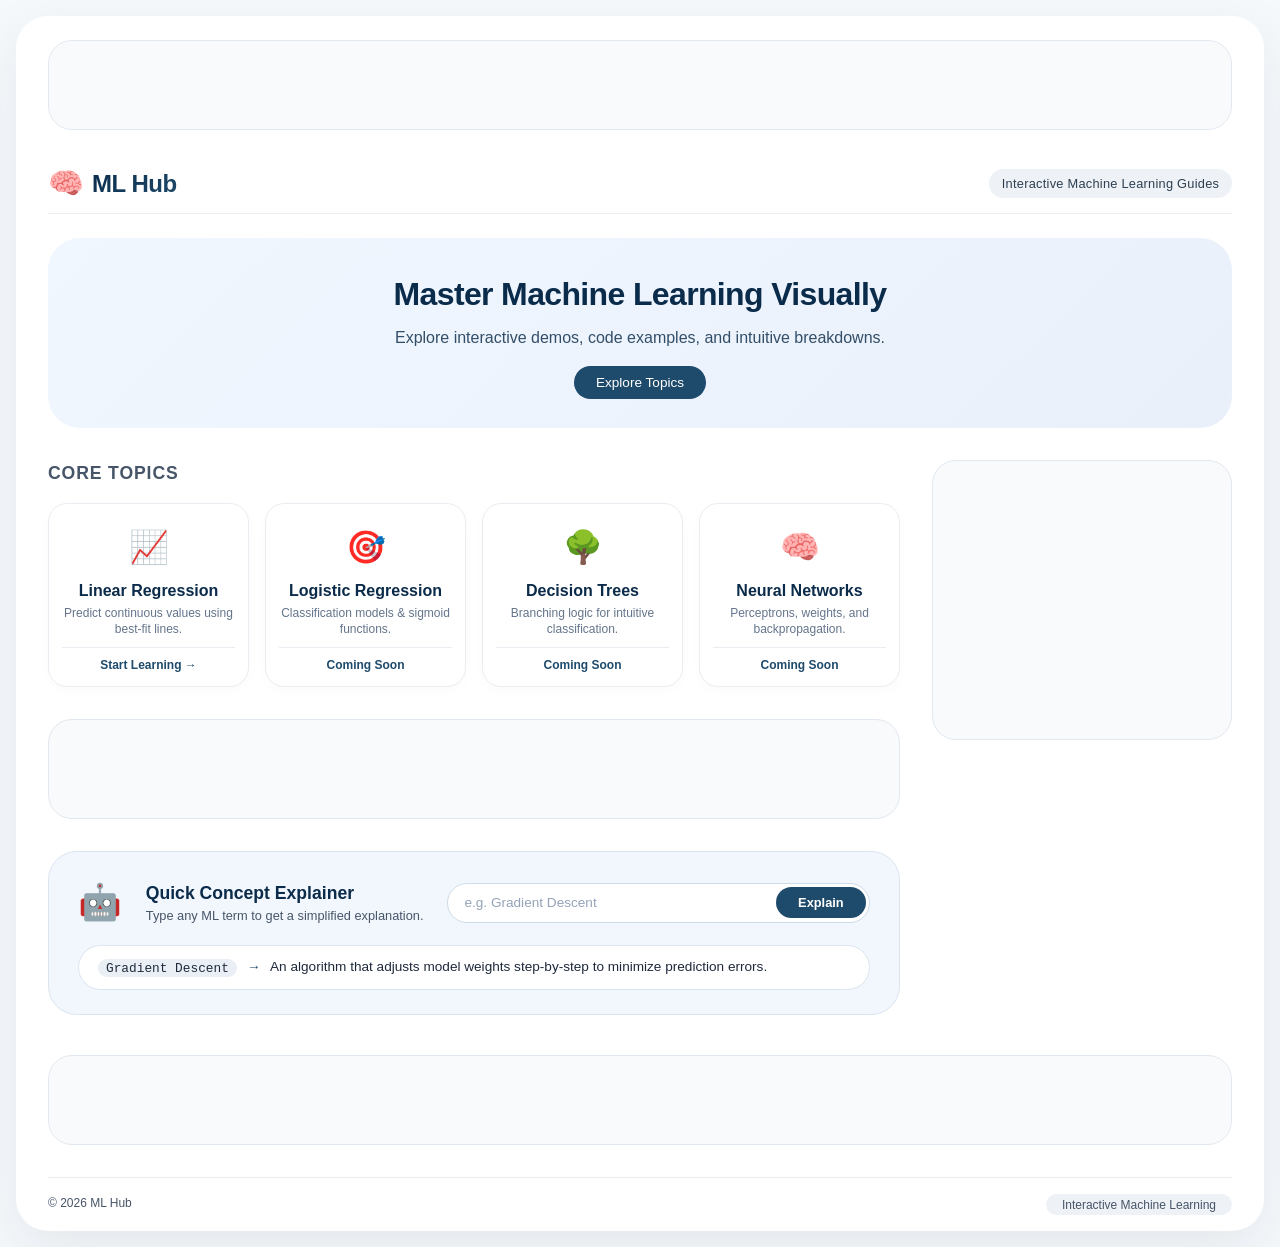
==== index.html @ 1a189842 "ads" ====
<!DOCTYPE html>
<html lang="en">
<head>
  <meta charset="UTF-8">
  <meta name="viewport" content="width=device-width, initial-scale=1.0">
  <title>ML Concepts Hub</title>
  
  <!-- GOOGLE ADSENSE CODE (MUST BE IN HEAD) -->
  <script async src="https://pagead2.googlesyndication.com/pagead/js/adsbygoogle.js?client=ca-pub-9079513582356664"
     crossorigin="anonymous"></script>

  <link rel="stylesheet" href="style.css">
</head>
<body>

  <div class="app-container">
    
    <!-- Top Ad Banner -->
    <div class="ad-banner-top">
      <script async src="https://pagead2.googlesyndication.com/pagead/js/adsbygoogle.js?client=ca-pub-9079513582356664"
     crossorigin="anonymous"></script>
      <ins class="adsbygoogle"
           style="display:block"
           data-ad-client="ca-pub-XXXXXXXXXXXXXXXX"
           data-ad-slot="AUTO"
           data-ad-format="auto"
           data-full-width-responsive="true"></ins>
      <script>(adsbygoogle = window.adsbygoogle || []).push({});</script>
    </div>

    <!-- Header -->
    <header class="app-header">
      <div class="logo">
        <span class="brain-icon">🧠</span>
        <span class="logo-text">ML Hub</span>
      </div>
      <div class="header-tagline">Interactive Machine Learning Guides</div>
    </header>

    <!-- Hero Section -->
    <section class="hero-section">
      <div class="hero-content">
        <h1>Master Machine Learning Visually</h1>
        <p class="hero-sub">Explore interactive demos, code examples, and intuitive breakdowns.</p>
        <a href="#topics" class="cta-badge">Explore Topics</a>
      </div>
    </section>

    <!-- Main Content Layout -->
    <div class="content-row">
      <main class="main-column">
        
        <!-- Topic Grid -->
        <section id="topics" class="topic-grid-section">
          <h2 class="section-title">Core Topics</h2>
          <div class="topic-grid">
            
            <a href="linear.html" class="topic-card">
              <span class="topic-icon">📈</span>
              <h3>Linear Regression</h3>
              <p>Predict continuous values using best-fit lines.</p>
              <div class="card-footer">Start Learning →</div>
            </a>

            <div class="topic-card">
              <span class="topic-icon">🎯</span>
              <h3>Logistic Regression</h3>
              <p>Classification models & sigmoid functions.</p>
              <div class="card-footer">Coming Soon</div>
            </div>

            <div class="topic-card">
              <span class="topic-icon">🌳</span>
              <h3>Decision Trees</h3>
              <p>Branching logic for intuitive classification.</p>
              <div class="card-footer">Coming Soon</div>
            </div>

            <div class="topic-card">
              <span class="topic-icon">🧠</span>
              <h3>Neural Networks</h3>
              <p>Perceptrons, weights, and backpropagation.</p>
              <div class="card-footer">Coming Soon</div>
            </div>

          </div>
        </section>

        <!-- In-Content Ad -->
        <div class="ad-in-content">
          <script async src="https://pagead2.googlesyndication.com/pagead/js/adsbygoogle.js?client=ca-pub-9079513582356664"
     crossorigin="anonymous"></script>
          <ins class="adsbygoogle"
               style="display:block"
               data-ad-client="ca-pub-XXXXXXXXXXXXXXXX"
               data-ad-slot="AUTO"
               data-ad-format="auto"
               data-full-width-responsive="true"></ins>
          <script>(adsbygoogle = window.adsbygoogle || []).push({});</script>
        </div>

        <!-- AI Assistant Preview -->
        <section class="ai-tutor-section">
          <div class="ai-tutor-card">
            <span class="ai-icon">🤖</span>
            <div>
              <h3>Quick Concept Explainer</h3>
              <p class="ai-sub">Type any ML term to get a simplified explanation.</p>
            </div>
            <div class="ai-input-wrap">
              <input type="text" class="ai-input" placeholder="e.g. Gradient Descent">
              <button class="ai-explain-btn">Explain</button>
            </div>
            <div class="ai-example-output">
              <div class="ai-line">
                <span class="code">Gradient Descent</span>
                <span class="arrow">→</span>
                <span>An algorithm that adjusts model weights step-by-step to minimize prediction errors.</span>
              </div>
            </div>
          </div>
        </section>

      </main>

      <!-- Sidebar Ads -->
      <aside class="sidebar-ads">
        <div class="ad-sidebar">
          <script async src="https://pagead2.googlesyndication.com/pagead/js/adsbygoogle.js?client=ca-pub-9079513582356664"
     crossorigin="anonymous"></script>
          <ins class="adsbygoogle"
               style="display:block"
               data-ad-client="ca-pub-XXXXXXXXXXXXXXXX"
               data-ad-slot="AUTO"
               data-ad-format="rectangle"
               data-full-width-responsive="true"></ins>
          <script>(adsbygoogle = window.adsbygoogle || []).push({});</script>
        </div>
      </aside>
    </div>

    <!-- Bottom Ad Banner -->
    <div class="ad-banner-bottom">
      <script async src="https://pagead2.googlesyndication.com/pagead/js/adsbygoogle.js?client=ca-pub-9079513582356664"
     crossorigin="anonymous"></script>
      <ins class="adsbygoogle"
           style="display:block"
           data-ad-client="ca-pub-XXXXXXXXXXXXXXXX"
           data-ad-slot="AUTO"
           data-ad-format="auto"
           data-full-width-responsive="true"></ins>
      <script>(adsbygoogle = window.adsbygoogle || []).push({});</script>
    </div>

    <!-- Footer -->
    <footer class="app-footer">
      <div class="footer-inner">
        <span>© 2026 ML Hub</span>
        <span class="footer-tag">Interactive Machine Learning</span>
      </div>
    </footer>

  </div>

</body>
</html>
---- style.css ----
/* ===== RESET & BASE ===== */
* {
  margin: 0;
  padding: 0;
  box-sizing: border-box;
}

body {
  font-family: 'Inter', -apple-system, BlinkMacSystemFont, 'Segoe UI', Roboto, sans-serif;
  background: #f6f9fc;
  color: #1e293b;
  line-height: 1.5;
  padding: 1rem;
}

.app-container {
  max-width: 1280px;
  margin: 0 auto;
  background: white;
  border-radius: 2rem;
  box-shadow: 0 20px 60px rgba(0, 20, 40, 0.08);
  overflow: hidden;
  padding: 1.5rem 2rem 1rem;
}

/* ===== ADS (ADSENSE COMPATIBLE) ===== */
.ad-banner-top,
.ad-banner-bottom {
  background: #f8fafc;
  border-radius: 1.5rem;
  padding: 0.5rem 1rem;
  margin-bottom: 1.5rem;
  text-align: center;
  border: 1px solid #e2e8f0;
  overflow: hidden;
  min-height: 90px; /* Reserves space to prevent page layout jumping */
}

.ad-banner-bottom {
  margin-top: 1.5rem;
  margin-bottom: 0.5rem;
}

.ad-label {
  font-size: 0.6rem;
  text-transform: uppercase;
  letter-spacing: 0.06em;
  color: #94a3b8;
  margin-bottom: 0.4rem;
  display: block;
}

/* Styles for actual Google AdSense <ins> tags */
ins.adsbygoogle {
  display: block !important;
  background: transparent !important;
  margin: 0 auto;
  overflow: hidden;
}

/* ===== HEADER ===== */
.app-header {
  display: flex;
  justify-content: space-between;
  align-items: center;
  flex-wrap: wrap;
  padding: 0.5rem 0 0.5rem;
  border-bottom: 1px solid #e9edf2;
  margin-bottom: 1.5rem;
}

.logo {
  display: flex;
  align-items: center;
  gap: 0.5rem;
}

.brain-icon {
  font-size: 1.8rem;
}

.logo-text {
  font-weight: 700;
  font-size: 1.5rem;
  letter-spacing: -0.02em;
  background: linear-gradient(145deg, #0b2b4a, #1e4a6b);
  -webkit-background-clip: text;
  -webkit-text-fill-color: transparent;
  background-clip: text;
}

.header-tagline {
  font-size: 0.8rem;
  background: #eef2f6;
  padding: 0.3rem 0.8rem;
  border-radius: 30px;
  color: #2c3e50;
  letter-spacing: 0.02em;
}

/* ===== HERO ===== */
.hero-section {
  background: linear-gradient(135deg, #f0f7ff 0%, #eaf0fa 100%);
  border-radius: 2rem;
  padding: 2rem 2rem 1.8rem;
  margin-bottom: 2rem;
  text-align: center;
}

.hero-content h1 {
  font-size: 2rem;
  font-weight: 700;
  letter-spacing: -0.02em;
  color: #0b2b4a;
  margin-bottom: 0.5rem;
}

.hero-sub {
  font-size: 1rem;
  color: #334e68;
  margin-bottom: 1rem;
}

.cta-badge {
  background: #1e4a6b;
  color: white;
  padding: 0.4rem 1.4rem;
  border-radius: 60px;
  font-size: 0.85rem;
  font-weight: 500;
  display: inline-block;
  text-decoration: none;
  transition: background 0.2s;
}

.cta-badge:hover {
  background: #12344d;
}

/* ===== CONTENT ROW ===== */
.content-row {
  display: flex;
  gap: 2rem;
  margin-bottom: 1.5rem;
}

.main-column {
  flex: 3;
  min-width: 0;
}

.sidebar-ads {
  flex: 0 0 300px;
  display: flex;
  flex-direction: column;
  gap: 1.5rem;
}

/* ===== TOPIC GRID ===== */
.topic-grid-section {
  margin-bottom: 2rem;
}

.section-title {
  font-size: 1.1rem;
  text-transform: uppercase;
  letter-spacing: 0.05em;
  color: #475569;
  font-weight: 600;
  margin-bottom: 1rem;
}

.topic-grid {
  display: grid;
  grid-template-columns: repeat(auto-fill, minmax(170px, 1fr));
  gap: 1rem;
}

/* Each topic card is an anchor */
.topic-card {
  background: #ffffff;
  border-radius: 1.2rem;
  padding: 1.2rem 0.8rem 0.8rem;
  box-shadow: 0 4px 12px rgba(0, 0, 0, 0.02);
  border: 1px solid #e9edf2;
  transition: all 0.2s ease;
  text-decoration: none;
  color: inherit;
  display: flex;
  flex-direction: column;
  align-items: center;
  text-align: center;
  min-height: 180px;
}

.topic-card:hover {
  border-color: #b0c8db;
  transform: translateY(-4px);
  box-shadow: 0 12px 24px rgba(0, 40, 60, 0.06);
}

.topic-icon {
  font-size: 2rem;
  margin-bottom: 0.3rem;
}

.topic-card h3 {
  font-size: 1rem;
  font-weight: 600;
  margin: 0.2rem 0 0.1rem;
  color: #0b2b4a;
}

.topic-card p {
  font-size: 0.75rem;
  color: #64748b;
  margin: 0.1rem 0 0.6rem;
  line-height: 1.3;
}

.card-footer {
  font-size: 0.75rem;
  font-weight: 600;
  color: #1e4a6b;
  border-top: 1px solid #e9edf2;
  padding-top: 0.5rem;
  margin-top: auto;
  width: 100%;
}

/* ===== IN-CONTENT AD ===== */
.ad-in-content {
  background: #f8fafc;
  border-radius: 1.5rem;
  padding: 0.8rem 1rem;
  margin: 1.5rem 0 2rem;
  border: 1px solid #e2e8f0;
  text-align: center;
  overflow: hidden;
  min-height: 100px;
}

/* ===== AI TUTOR ===== */
.ai-tutor-section {
  margin-bottom: 1rem;
}

.ai-tutor-card {
  background: #f2f7fd;
  border-radius: 1.8rem;
  padding: 1.5rem 1.8rem;
  display: flex;
  flex-wrap: wrap;
  align-items: center;
  gap: 1rem 1.5rem;
  border: 1px solid #dbe5ef;
}

.ai-icon {
  font-size: 2.2rem;
}

.ai-tutor-card h3 {
  font-size: 1.1rem;
  font-weight: 600;
  color: #0b2b4a;
}

.ai-sub {
  font-size: 0.8rem;
  color: #475569;
}

.ai-input-wrap {
  display: flex;
  flex: 1 1 260px;
  gap: 0.5rem;
  background: white;
  border-radius: 60px;
  padding: 0.2rem 0.2rem 0.2rem 1rem;
  border: 1px solid #cddce8;
}

.ai-input {
  border: none;
  background: transparent;
  padding: 0.5rem 0;
  font-size: 0.85rem;
  outline: none;
  flex: 1;
  min-width: 100px;
  color: #1e293b;
}

.ai-input::placeholder {
  color: #94a3b8;
}

.ai-explain-btn {
  background: #1e4a6b;
  color: white;
  border: none;
  border-radius: 60px;
  padding: 0.4rem 1.4rem;
  font-weight: 600;
  font-size: 0.8rem;
  cursor: pointer;
  transition: background 0.15s;
  white-space: nowrap;
  text-decoration: none;
  display: inline-block;
}

.ai-explain-btn:hover {
  background: #12344d;
}

.ai-example-output {
  flex: 1 1 100%;
  background: white;
  border-radius: 1.5rem;
  padding: 0.7rem 1.2rem;
  font-size: 0.85rem;
  border: 1px solid #dbe5ef;
}

.ai-line .code {
  font-family: 'Fira Code', monospace;
  background: #e9eff5;
  padding: 0.1rem 0.5rem;
  border-radius: 10px;
  font-size: 0.8rem;
}

.ai-line .arrow {
  margin: 0 0.4rem;
  color: #1e4a6b;
  font-weight: 600;
}

/* ===== SIDEBAR ADS ===== */
.ad-sidebar {
  background: #f8fafc;
  border-radius: 1.5rem;
  padding: 0.8rem 0.5rem 0.8rem;
  border: 1px solid #e2e8f0;
  text-align: center;
  overflow: hidden;
  min-height: 280px; /* Space for standard 300x250 rectangle ads */
}

/* ===== FOOTER ===== */
.app-footer {
  margin-top: 2rem;
  padding-top: 1rem;
  border-top: 1px solid #e9edf2;
  text-align: center;
}

.footer-inner {
  display: flex;
  justify-content: space-between;
  flex-wrap: wrap;
  gap: 0.5rem;
  font-size: 0.75rem;
  color: #475569;
}

.footer-tag {
  background: #eef2f6;
  padding: 0.1rem 1rem;
  border-radius: 40px;
}

/* ===== RESPONSIVE ===== */
@media (max-width: 900px) {
  .content-row {
    flex-direction: column;
  }
  .sidebar-ads {
    flex: 1;
    flex-direction: row;
    flex-wrap: wrap;
    justify-content: center;
  }
  .ad-sidebar {
    flex: 1 1 280px;
  }
  .app-container {
    padding: 1rem;
  }
  .hero-content h1 {
    font-size: 1.5rem;
  }
  .ai-tutor-card {
    flex-direction: column;
    align-items: stretch;
  }
  .ai-input-wrap {
    flex: 1 1 auto;
  }
}

@media (max-width: 500px) {
  .topic-grid {
    grid-template-columns: 1fr 1fr;
  }
  .app-header {
    flex-direction: column;
    align-items: flex-start;
    gap: 0.3rem;
  }
}
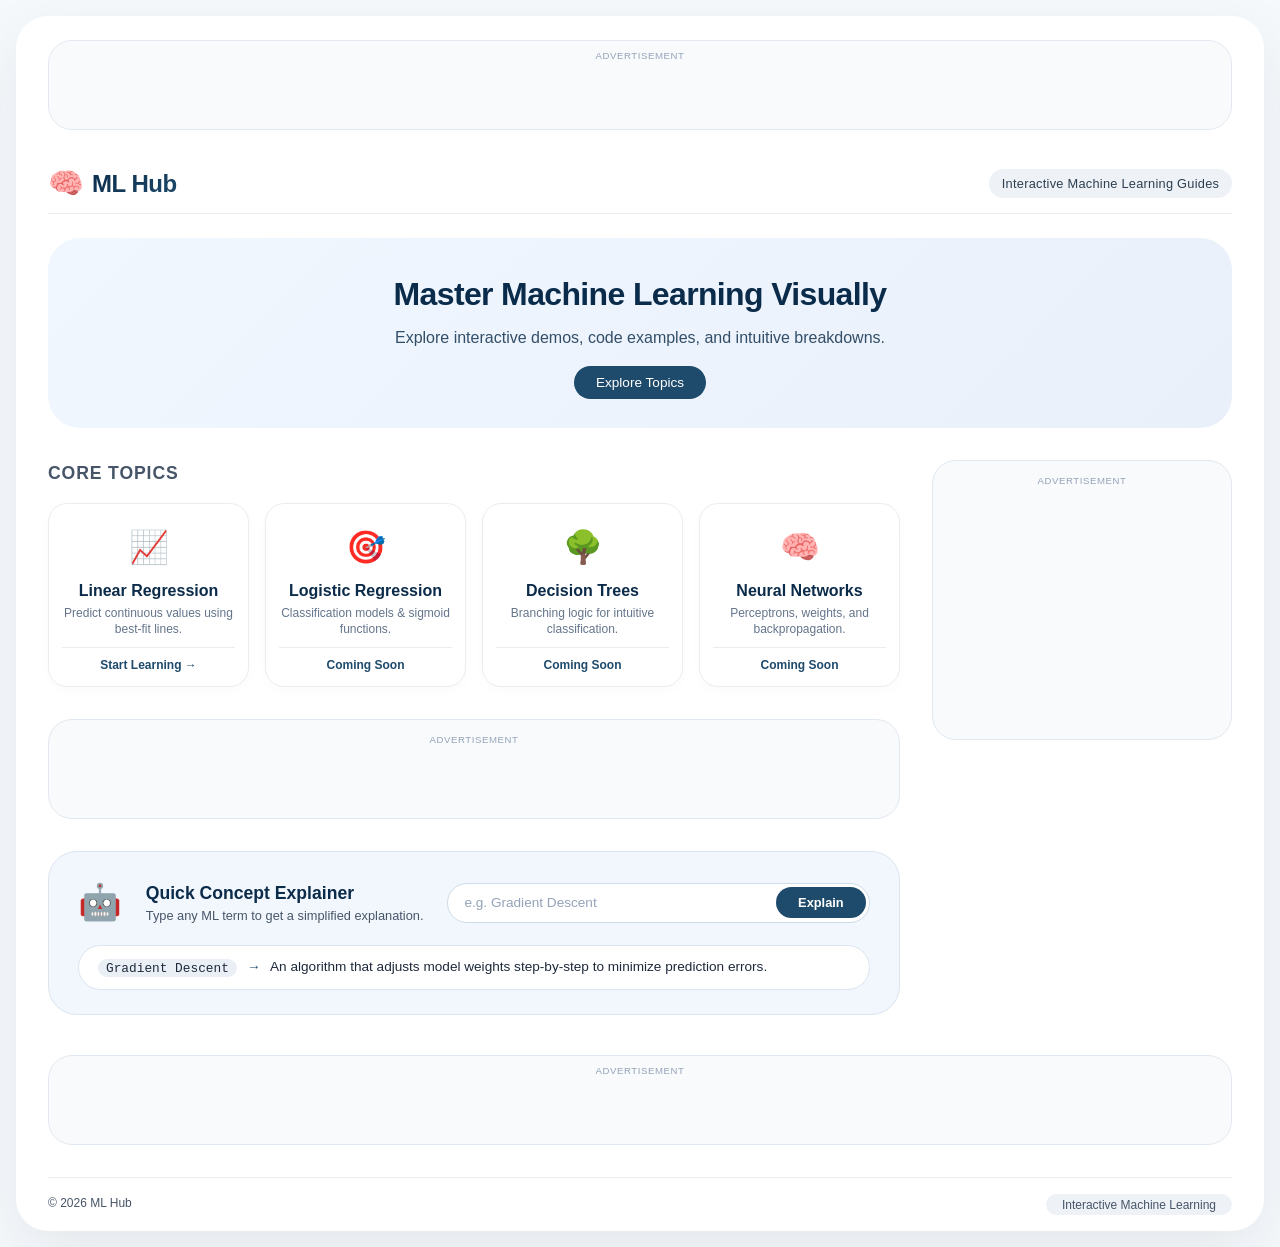
==== commit 79b5004f: "k" ====
--- a/index.html
+++ b/index.html
@@ -5,7 +5,7 @@
   <meta name="viewport" content="width=device-width, initial-scale=1.0">
   <title>ML Concepts Hub</title>
   
-  <!-- GOOGLE ADSENSE CODE (MUST BE IN HEAD) -->
+  <!-- GOOGLE ADSENSE SCRIPT (LOAD ONCE IN HEAD) -->
   <script async src="https://pagead2.googlesyndication.com/pagead/js/adsbygoogle.js?client=ca-pub-9079513582356664"
      crossorigin="anonymous"></script>
 
@@ -17,12 +17,10 @@
     
     <!-- Top Ad Banner -->
     <div class="ad-banner-top">
-      <script async src="https://pagead2.googlesyndication.com/pagead/js/adsbygoogle.js?client=ca-pub-9079513582356664"
-     crossorigin="anonymous"></script>
+      <span class="ad-label">Advertisement</span>
       <ins class="adsbygoogle"
            style="display:block"
-           data-ad-client="ca-pub-XXXXXXXXXXXXXXXX"
-           data-ad-slot="AUTO"
+           data-ad-client="ca-pub-9079513582356664"
            data-ad-format="auto"
            data-full-width-responsive="true"></ins>
       <script>(adsbygoogle = window.adsbygoogle || []).push({});</script>
@@ -88,12 +86,10 @@
 
         <!-- In-Content Ad -->
         <div class="ad-in-content">
-          <script async src="https://pagead2.googlesyndication.com/pagead/js/adsbygoogle.js?client=ca-pub-9079513582356664"
-     crossorigin="anonymous"></script>
+          <span class="ad-label">Advertisement</span>
           <ins class="adsbygoogle"
                style="display:block"
-               data-ad-client="ca-pub-XXXXXXXXXXXXXXXX"
-               data-ad-slot="AUTO"
+               data-ad-client="ca-pub-9079513582356664"
                data-ad-format="auto"
                data-full-width-responsive="true"></ins>
           <script>(adsbygoogle = window.adsbygoogle || []).push({});</script>
@@ -126,12 +122,10 @@
       <!-- Sidebar Ads -->
       <aside class="sidebar-ads">
         <div class="ad-sidebar">
-          <script async src="https://pagead2.googlesyndication.com/pagead/js/adsbygoogle.js?client=ca-pub-9079513582356664"
-     crossorigin="anonymous"></script>
+          <span class="ad-label">Advertisement</span>
           <ins class="adsbygoogle"
                style="display:block"
-               data-ad-client="ca-pub-XXXXXXXXXXXXXXXX"
-               data-ad-slot="AUTO"
+               data-ad-client="ca-pub-9079513582356664"
                data-ad-format="rectangle"
                data-full-width-responsive="true"></ins>
           <script>(adsbygoogle = window.adsbygoogle || []).push({});</script>
@@ -141,12 +135,10 @@
 
     <!-- Bottom Ad Banner -->
     <div class="ad-banner-bottom">
-      <script async src="https://pagead2.googlesyndication.com/pagead/js/adsbygoogle.js?client=ca-pub-9079513582356664"
-     crossorigin="anonymous"></script>
+      <span class="ad-label">Advertisement</span>
       <ins class="adsbygoogle"
            style="display:block"
-           data-ad-client="ca-pub-XXXXXXXXXXXXXXXX"
-           data-ad-slot="AUTO"
+           data-ad-client="ca-pub-9079513582356664"
            data-ad-format="auto"
            data-full-width-responsive="true"></ins>
       <script>(adsbygoogle = window.adsbygoogle || []).push({});</script>
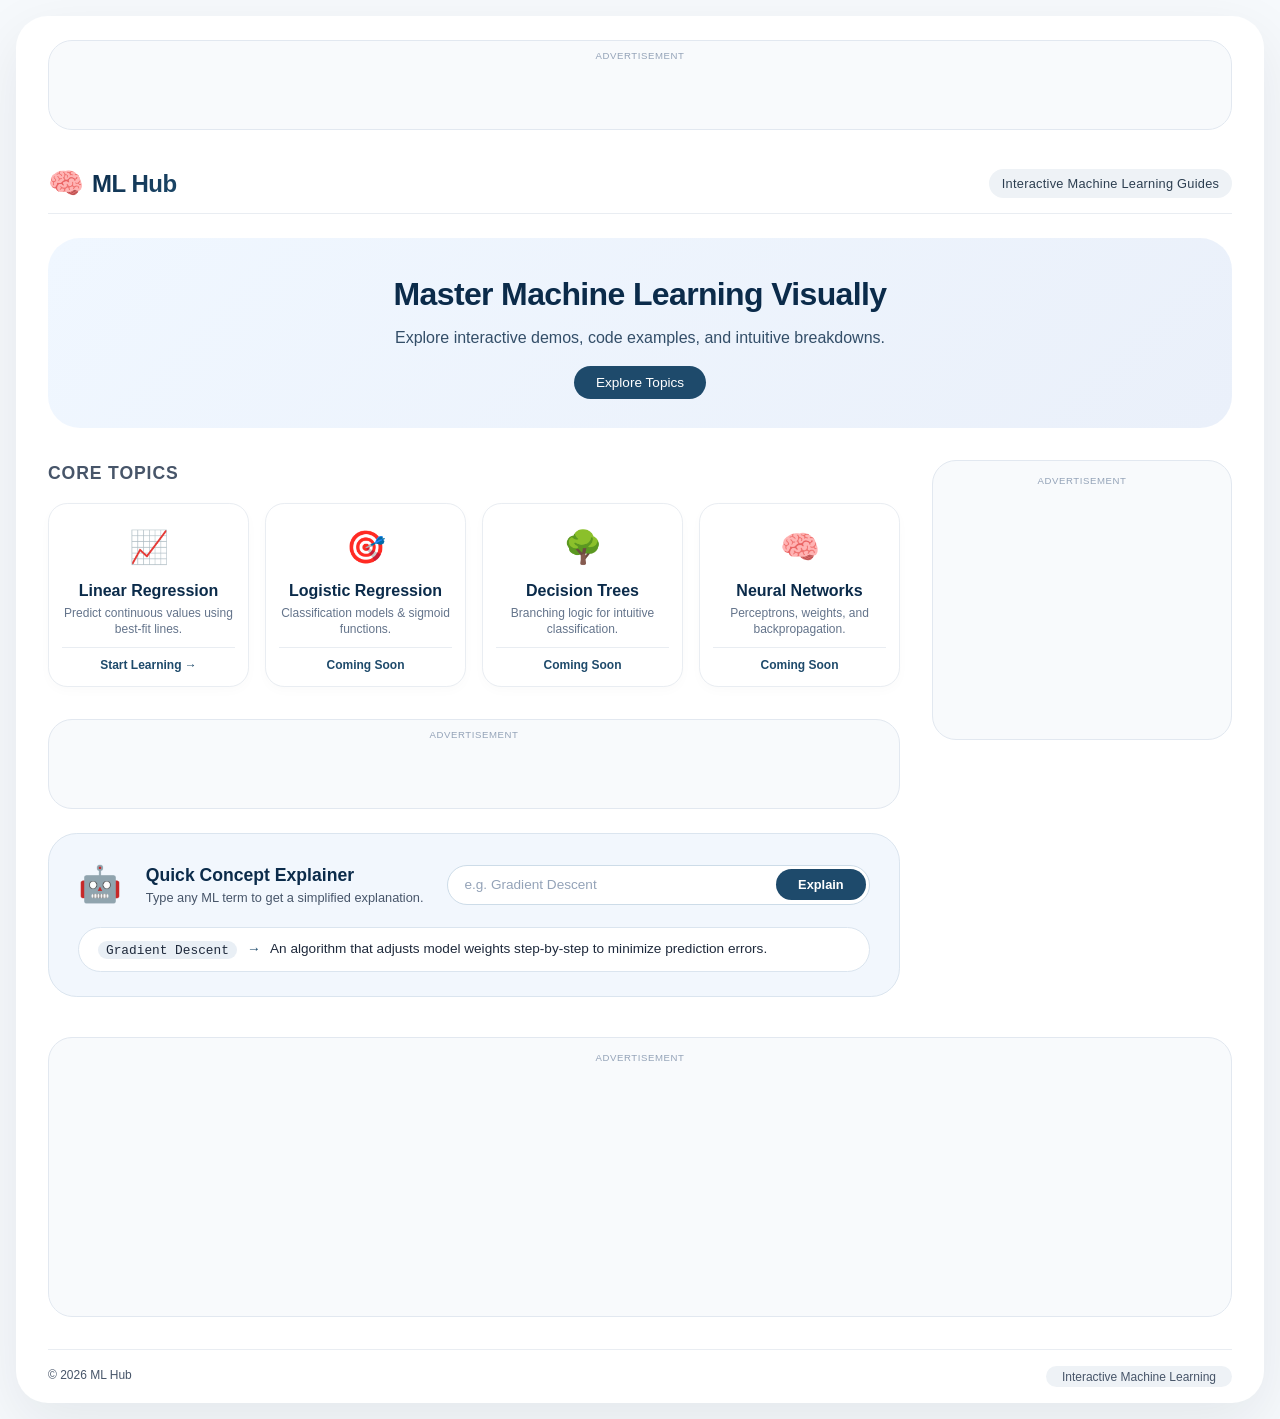
==== commit 948507a6: "a" ====
--- a/index.html
+++ b/index.html
@@ -1,28 +1,28 @@
 <!DOCTYPE html>
 <html lang="en">
+
 <head>
   <meta charset="UTF-8">
   <meta name="viewport" content="width=device-width, initial-scale=1.0">
   <title>ML Concepts Hub</title>
-  
+
   <!-- GOOGLE ADSENSE SCRIPT (LOAD ONCE IN HEAD) -->
   <script async src="https://pagead2.googlesyndication.com/pagead/js/adsbygoogle.js?client=ca-pub-9079513582356664"
-     crossorigin="anonymous"></script>
+    crossorigin="anonymous"></script>
 
   <link rel="stylesheet" href="style.css">
 </head>
+
 <body>
 
   <div class="app-container">
-    
+
     <!-- Top Ad Banner -->
+    <!-- Top / In-Content / Bottom Banner -->
     <div class="ad-banner-top">
       <span class="ad-label">Advertisement</span>
-      <ins class="adsbygoogle"
-           style="display:block"
-           data-ad-client="ca-pub-9079513582356664"
-           data-ad-format="auto"
-           data-full-width-responsive="true"></ins>
+      <ins class="adsbygoogle" style="display:block" data-ad-client="ca-pub-9079513582356664"
+        data-ad-slot="YOUR_10_DIGIT_SLOT_ID_HERE" data-ad-format="auto" data-full-width-responsive="true"></ins>
       <script>(adsbygoogle = window.adsbygoogle || []).push({});</script>
     </div>
 
@@ -47,12 +47,12 @@
     <!-- Main Content Layout -->
     <div class="content-row">
       <main class="main-column">
-        
+
         <!-- Topic Grid -->
         <section id="topics" class="topic-grid-section">
           <h2 class="section-title">Core Topics</h2>
           <div class="topic-grid">
-            
+
             <a href="linear.html" class="topic-card">
               <span class="topic-icon">📈</span>
               <h3>Linear Regression</h3>
@@ -85,13 +85,11 @@
         </section>
 
         <!-- In-Content Ad -->
-        <div class="ad-in-content">
+        <!-- Top / In-Content / Bottom Banner -->
+        <div class="ad-banner-top">
           <span class="ad-label">Advertisement</span>
-          <ins class="adsbygoogle"
-               style="display:block"
-               data-ad-client="ca-pub-9079513582356664"
-               data-ad-format="auto"
-               data-full-width-responsive="true"></ins>
+          <ins class="adsbygoogle" style="display:block" data-ad-client="ca-pub-9079513582356664"
+            data-ad-slot="YOUR_10_DIGIT_SLOT_ID_HERE" data-ad-format="auto" data-full-width-responsive="true"></ins>
           <script>(adsbygoogle = window.adsbygoogle || []).push({});</script>
         </div>
 
@@ -121,26 +119,22 @@
 
       <!-- Sidebar Ads -->
       <aside class="sidebar-ads">
+        <!-- Sidebar Ad -->
         <div class="ad-sidebar">
           <span class="ad-label">Advertisement</span>
-          <ins class="adsbygoogle"
-               style="display:block"
-               data-ad-client="ca-pub-9079513582356664"
-               data-ad-format="rectangle"
-               data-full-width-responsive="true"></ins>
+          <ins class="adsbygoogle" style="display:block" data-ad-client="ca-pub-9079513582356664"
+            data-ad-slot="YOUR_SIDEBAR_SLOT_ID_HERE" data-ad-format="rectangle" data-full-width-responsive="true"></ins>
           <script>(adsbygoogle = window.adsbygoogle || []).push({});</script>
         </div>
       </aside>
     </div>
 
     <!-- Bottom Ad Banner -->
-    <div class="ad-banner-bottom">
+    <!-- Sidebar Ad -->
+    <div class="ad-sidebar">
       <span class="ad-label">Advertisement</span>
-      <ins class="adsbygoogle"
-           style="display:block"
-           data-ad-client="ca-pub-9079513582356664"
-           data-ad-format="auto"
-           data-full-width-responsive="true"></ins>
+      <ins class="adsbygoogle" style="display:block" data-ad-client="ca-pub-9079513582356664"
+        data-ad-slot="YOUR_SIDEBAR_SLOT_ID_HERE" data-ad-format="rectangle" data-full-width-responsive="true"></ins>
       <script>(adsbygoogle = window.adsbygoogle || []).push({});</script>
     </div>
 
@@ -155,4 +149,5 @@
   </div>
 
 </body>
-</html>
+
+</html>
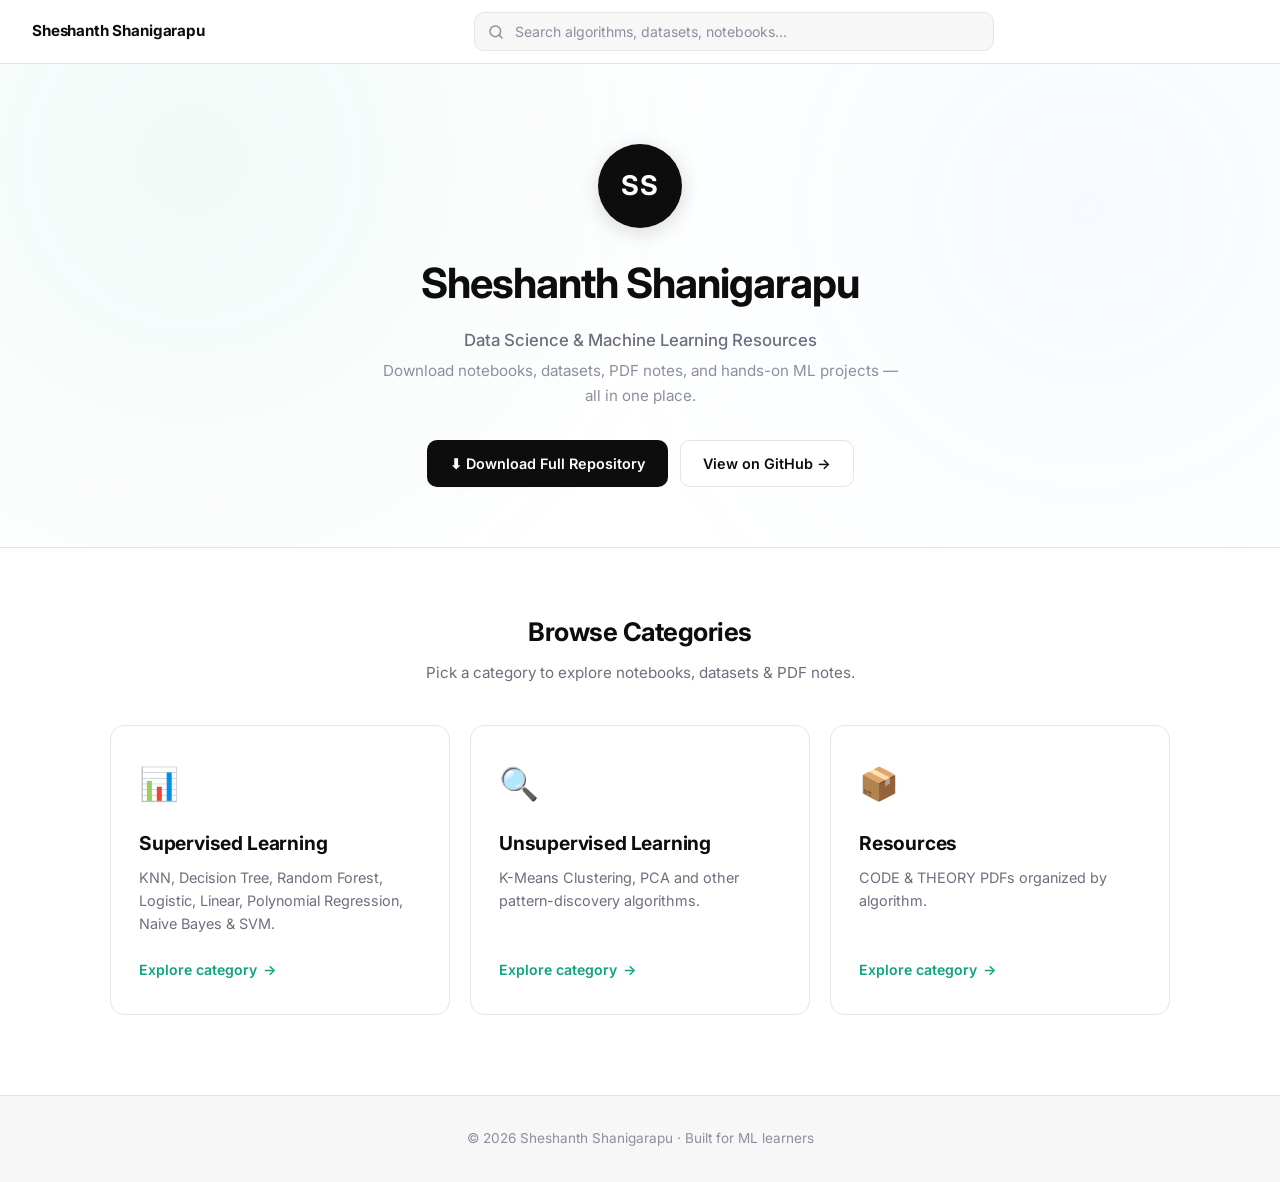
==== commit 512a7dfb: "a" ====
--- a/index.html
+++ b/index.html
@@ -1,153 +1,69 @@
 <!DOCTYPE html>
 <html lang="en">
-
 <head>
-  <meta charset="UTF-8">
-  <meta name="viewport" content="width=device-width, initial-scale=1.0">
-  <title>ML Concepts Hub</title>
-
-  <!-- GOOGLE ADSENSE SCRIPT (LOAD ONCE IN HEAD) -->
-  <script async src="https://pagead2.googlesyndication.com/pagead/js/adsbygoogle.js?client=ca-pub-9079513582356664"
-    crossorigin="anonymous"></script>
-
-  <link rel="stylesheet" href="style.css">
+<meta charset="UTF-8" />
+<meta name="viewport" content="width=device-width, initial-scale=1.0" />
+<title>Sheshanth Shanigarapu – ML Resources</title>
+<link rel="stylesheet" href="styles.css" />
+<link href="https://fonts.googleapis.com/css2?family=Inter:wght@400;500;600;700&display=swap" rel="stylesheet" />
 </head>
-
 <body>
 
-  <div class="app-container">
+<nav class="topnav">
+  <a href="index.html" class="brand">Sheshanth Shanigarapu</a>
+  <div class="search-wrap">
+    <span class="search-icon">
+      <svg width="16" height="16" viewBox="0 0 24 24" fill="none" stroke="currentColor" stroke-width="2.2" stroke-linecap="round" stroke-linejoin="round"><circle cx="11" cy="11" r="8"/><line x1="21" y1="21" x2="16.65" y2="16.65"/></svg>
+    </span>
+    <input type="search" class="search-input" placeholder="Search algorithms, datasets, notebooks…" autocomplete="off" />
+    <div class="search-results"></div>
+  </div>
+</nav>
 
-    <!-- Top Ad Banner -->
-    <!-- Top / In-Content / Bottom Banner -->
-    <div class="ad-banner-top">
-      <span class="ad-label">Advertisement</span>
-      <ins class="adsbygoogle" style="display:block" data-ad-client="ca-pub-9079513582356664"
-        data-ad-slot="YOUR_10_DIGIT_SLOT_ID_HERE" data-ad-format="auto" data-full-width-responsive="true"></ins>
-      <script>(adsbygoogle = window.adsbygoogle || []).push({});</script>
+<header class="hero">
+  <div class="hero-inner">
+    <div class="avatar">SS</div>
+    <h1>Sheshanth Shanigarapu</h1>
+    <p class="hero-tagline">Data Science &amp; Machine Learning Resources</p>
+    <p class="hero-sub">Download notebooks, datasets, PDF notes, and hands-on ML projects — all in one place.</p>
+    <div class="hero-actions">
+      <a href="https://github.com/shanigarapusheshanth2007-wq/sheshanth/archive/refs/heads/main.zip" class="btn btn-primary" target="_blank" rel="noopener">⬇ Download Full Repository</a>
+      <a href="https://github.com/shanigarapusheshanth2007-wq/sheshanth" class="btn btn-ghost" target="_blank" rel="noopener">View on GitHub →</a>
     </div>
+  </div>
+</header>
 
-    <!-- Header -->
-    <header class="app-header">
-      <div class="logo">
-        <span class="brain-icon">🧠</span>
-        <span class="logo-text">ML Hub</span>
-      </div>
-      <div class="header-tagline">Interactive Machine Learning Guides</div>
-    </header>
-
-    <!-- Hero Section -->
-    <section class="hero-section">
-      <div class="hero-content">
-        <h1>Master Machine Learning Visually</h1>
-        <p class="hero-sub">Explore interactive demos, code examples, and intuitive breakdowns.</p>
-        <a href="#topics" class="cta-badge">Explore Topics</a>
-      </div>
-    </section>
-
-    <!-- Main Content Layout -->
-    <div class="content-row">
-      <main class="main-column">
-
-        <!-- Topic Grid -->
-        <section id="topics" class="topic-grid-section">
-          <h2 class="section-title">Core Topics</h2>
-          <div class="topic-grid">
-
-            <a href="linear.html" class="topic-card">
-              <span class="topic-icon">📈</span>
-              <h3>Linear Regression</h3>
-              <p>Predict continuous values using best-fit lines.</p>
-              <div class="card-footer">Start Learning →</div>
-            </a>
-
-            <div class="topic-card">
-              <span class="topic-icon">🎯</span>
-              <h3>Logistic Regression</h3>
-              <p>Classification models & sigmoid functions.</p>
-              <div class="card-footer">Coming Soon</div>
-            </div>
-
-            <div class="topic-card">
-              <span class="topic-icon">🌳</span>
-              <h3>Decision Trees</h3>
-              <p>Branching logic for intuitive classification.</p>
-              <div class="card-footer">Coming Soon</div>
-            </div>
-
-            <div class="topic-card">
-              <span class="topic-icon">🧠</span>
-              <h3>Neural Networks</h3>
-              <p>Perceptrons, weights, and backpropagation.</p>
-              <div class="card-footer">Coming Soon</div>
-            </div>
-
-          </div>
-        </section>
-
-        <!-- In-Content Ad -->
-        <!-- Top / In-Content / Bottom Banner -->
-        <div class="ad-banner-top">
-          <span class="ad-label">Advertisement</span>
-          <ins class="adsbygoogle" style="display:block" data-ad-client="ca-pub-9079513582356664"
-            data-ad-slot="YOUR_10_DIGIT_SLOT_ID_HERE" data-ad-format="auto" data-full-width-responsive="true"></ins>
-          <script>(adsbygoogle = window.adsbygoogle || []).push({});</script>
-        </div>
-
-        <!-- AI Assistant Preview -->
-        <section class="ai-tutor-section">
-          <div class="ai-tutor-card">
-            <span class="ai-icon">🤖</span>
-            <div>
-              <h3>Quick Concept Explainer</h3>
-              <p class="ai-sub">Type any ML term to get a simplified explanation.</p>
-            </div>
-            <div class="ai-input-wrap">
-              <input type="text" class="ai-input" placeholder="e.g. Gradient Descent">
-              <button class="ai-explain-btn">Explain</button>
-            </div>
-            <div class="ai-example-output">
-              <div class="ai-line">
-                <span class="code">Gradient Descent</span>
-                <span class="arrow">→</span>
-                <span>An algorithm that adjusts model weights step-by-step to minimize prediction errors.</span>
-              </div>
-            </div>
-          </div>
-        </section>
-
-      </main>
-
-      <!-- Sidebar Ads -->
-      <aside class="sidebar-ads">
-        <!-- Sidebar Ad -->
-        <div class="ad-sidebar">
-          <span class="ad-label">Advertisement</span>
-          <ins class="adsbygoogle" style="display:block" data-ad-client="ca-pub-9079513582356664"
-            data-ad-slot="YOUR_SIDEBAR_SLOT_ID_HERE" data-ad-format="rectangle" data-full-width-responsive="true"></ins>
-          <script>(adsbygoogle = window.adsbygoogle || []).push({});</script>
-        </div>
-      </aside>
-    </div>
-
-    <!-- Bottom Ad Banner -->
-    <!-- Sidebar Ad -->
-    <div class="ad-sidebar">
-      <span class="ad-label">Advertisement</span>
-      <ins class="adsbygoogle" style="display:block" data-ad-client="ca-pub-9079513582356664"
-        data-ad-slot="YOUR_SIDEBAR_SLOT_ID_HERE" data-ad-format="rectangle" data-full-width-responsive="true"></ins>
-      <script>(adsbygoogle = window.adsbygoogle || []).push({});</script>
-    </div>
-
-    <!-- Footer -->
-    <footer class="app-footer">
-      <div class="footer-inner">
-        <span>© 2026 ML Hub</span>
-        <span class="footer-tag">Interactive Machine Learning</span>
-      </div>
-    </footer>
-
+<main class="container">
+  <div class="section-head">
+    <h2>Browse Categories</h2>
+    <p>Pick a category to explore notebooks, datasets &amp; PDF notes.</p>
   </div>
 
+  <div class="category-grid">
+    <a href="supervised.html" class="category-card">
+      <div class="category-icon">📊</div>
+      <h3>Supervised Learning</h3>
+      <p>KNN, Decision Tree, Random Forest, Logistic, Linear, Polynomial Regression, Naive Bayes &amp; SVM.</p>
+      <span class="category-cta">Explore category <span class="arrow">→</span></span>
+    </a>
+
+    <a href="unsupervised.html" class="category-card">
+      <div class="category-icon">🔍</div>
+      <h3>Unsupervised Learning</h3>
+      <p>K-Means Clustering, PCA and other pattern-discovery algorithms.</p>
+      <span class="category-cta">Explore category <span class="arrow">→</span></span>
+    </a>
+
+    <a href="resources.html" class="category-card">
+      <div class="category-icon">📦</div>
+      <h3>Resources</h3>
+      <p>CODE &amp; THEORY PDFs organized by algorithm.</p>
+      <span class="category-cta">Explore category <span class="arrow">→</span></span>
+    </a>
+  </div>
+</main>
+
+<footer class="footer"><p>© 2026 Sheshanth Shanigarapu · Built for ML learners</p></footer>
+<script src="script.js"></script>
 </body>
-
 </html>
--- a/styles.css
+++ b/styles.css
@@ -0,0 +1,811 @@
+/* ═══════════════════════════════════════════
+   RESET & TOKENS
+   ═══════════════════════════════════════════ */
+*, *::before, *::after { margin: 0; padding: 0; box-sizing: border-box; }
+
+:root {
+  --bg: #ffffff;
+  --bg-soft: #f7f7f8;
+  --bg-hover: #ececf1;
+  --border: #e5e5e5;
+  --border-strong: #d5d5d8;
+  --text: #0d0d0d;
+  --text-muted: #6e6e80;
+  --text-subtle: #8e8ea0;
+  --accent: #10a37f;
+  --accent-hover: #0d8c6c;
+  --accent-soft: #d1f4ea;
+  --primary: #0d0d0d;
+  --primary-hover: #2d2d2d;
+  --radius: 14px;
+  --radius-md: 12px;
+  --radius-sm: 10px;
+  --shadow-xs: 0 1px 2px rgba(0,0,0,0.04);
+  --shadow-sm: 0 2px 6px rgba(0,0,0,0.05);
+  --shadow-md: 0 4px 14px rgba(0,0,0,0.07);
+  --shadow-lg: 0 10px 32px rgba(0,0,0,0.10);
+}
+
+html { scroll-behavior: smooth; }
+
+body {
+  font-family: 'Inter', -apple-system, BlinkMacSystemFont, 'Segoe UI', sans-serif;
+  background: var(--bg);
+  color: var(--text);
+  line-height: 1.6;
+  min-height: 100vh;
+  display: flex;
+  flex-direction: column;
+  -webkit-font-smoothing: antialiased;
+  -moz-osx-font-smoothing: grayscale;
+}
+
+main { flex: 1; }
+a { color: inherit; text-decoration: none; }
+
+/* ═══════════════════════════════════════════
+   TOP NAV + BRAND
+   ═══════════════════════════════════════════ */
+.topnav {
+  display: flex;
+  align-items: center;
+  justify-content: space-between;
+  padding: 12px 32px;
+  gap: 16px;
+  border-bottom: 1px solid var(--border);
+  background: rgba(255,255,255,0.9);
+  backdrop-filter: saturate(180%) blur(14px);
+  -webkit-backdrop-filter: saturate(180%) blur(14px);
+  position: sticky;
+  top: 0;
+  z-index: 100;
+}
+
+.brand {
+  font-weight: 700;
+  font-size: 0.95rem;
+  color: var(--text);
+  letter-spacing: -0.01em;
+  white-space: nowrap;
+}
+
+.back-link {
+  color: var(--text);
+  font-weight: 600;
+  font-size: 0.88rem;
+  padding: 6px 12px;
+  border-radius: 8px;
+  transition: background 0.15s ease;
+  white-space: nowrap;
+}
+
+.back-link:hover { background: var(--bg-soft); }
+
+.nav-title {
+  color: var(--text-subtle);
+  font-size: 0.85rem;
+  font-weight: 500;
+  white-space: nowrap;
+}
+
+/* ═══════════════════════════════════════════
+   SEARCH
+   ═══════════════════════════════════════════ */
+.search-wrap {
+  position: relative;
+  flex: 1;
+  max-width: 520px;
+  margin: 0 auto;
+}
+
+.search-icon {
+  position: absolute;
+  left: 14px;
+  top: 50%;
+  transform: translateY(-50%);
+  color: var(--text-subtle);
+  pointer-events: none;
+  display: flex;
+  align-items: center;
+}
+
+.search-input {
+  width: 100%;
+  padding: 10px 16px 10px 40px;
+  background: var(--bg-soft);
+  border: 1px solid var(--border);
+  border-radius: 10px;
+  font-size: 0.88rem;
+  color: var(--text);
+  font-family: inherit;
+  outline: none;
+  transition: all 0.18s ease;
+}
+
+.search-input::placeholder { color: var(--text-subtle); }
+
+.search-input:focus {
+  background: var(--bg);
+  border-color: var(--accent);
+  box-shadow: 0 0 0 3px var(--accent-soft);
+}
+
+.search-input::-webkit-search-cancel-button { -webkit-appearance: none; }
+
+.search-results {
+  position: absolute;
+  top: calc(100% + 8px);
+  left: 0;
+  right: 0;
+  background: var(--bg);
+  border: 1px solid var(--border);
+  border-radius: 12px;
+  box-shadow: var(--shadow-lg);
+  max-height: 440px;
+  overflow-y: auto;
+  z-index: 200;
+  display: none;
+  padding: 6px;
+}
+
+.search-results.active { display: block; }
+
+.search-empty {
+  padding: 24px;
+  text-align: center;
+  color: var(--text-subtle);
+  font-size: 0.85rem;
+}
+
+.search-item {
+  display: flex;
+  align-items: center;
+  gap: 10px;
+  padding: 10px 12px;
+  border-radius: 8px;
+  cursor: pointer;
+  transition: background 0.12s ease;
+  text-decoration: none;
+  color: inherit;
+}
+
+.search-item:hover,
+.search-item.active { background: var(--bg-soft); }
+
+.search-item-badge {
+  padding: 3px 8px;
+  border-radius: 6px;
+  font-size: 0.62rem;
+  font-weight: 700;
+  letter-spacing: 0.04em;
+  white-space: nowrap;
+  flex-shrink: 0;
+  text-transform: uppercase;
+}
+
+.search-item-info { min-width: 0; flex: 1; }
+
+.search-item-name {
+  font-size: 0.86rem;
+  font-weight: 600;
+  color: var(--text);
+  white-space: nowrap;
+  overflow: hidden;
+  text-overflow: ellipsis;
+}
+
+.search-item-name mark {
+  background: rgba(16,163,127,0.22);
+  color: inherit;
+  padding: 0 2px;
+  border-radius: 3px;
+}
+
+.search-item-context {
+  font-size: 0.72rem;
+  color: var(--text-subtle);
+  white-space: nowrap;
+  overflow: hidden;
+  text-overflow: ellipsis;
+  margin-top: 1px;
+}
+
+/* ═══════════════════════════════════════════
+   HERO (Home)
+   ═══════════════════════════════════════════ */
+.hero {
+  position: relative;
+  padding: 80px 24px 60px;
+  text-align: center;
+  background:
+    radial-gradient(circle at 15% 20%, rgba(16,163,127,0.06) 0%, transparent 45%),
+    radial-gradient(circle at 85% 30%, rgba(88,166,255,0.05) 0%, transparent 45%),
+    var(--bg);
+  border-bottom: 1px solid var(--border);
+}
+
+.hero-inner { max-width: 720px; margin: 0 auto; }
+
+.avatar {
+  width: 84px; height: 84px; border-radius: 50%;
+  background: var(--primary); color: #fff;
+  display: flex; align-items: center; justify-content: center;
+  font-size: 1.7rem; font-weight: 700; letter-spacing: 0.02em;
+  margin: 0 auto 22px;
+  box-shadow: 0 4px 20px rgba(13,13,13,0.15);
+}
+
+.hero h1 {
+  font-size: clamp(1.9rem, 4vw, 2.6rem);
+  font-weight: 700; letter-spacing: -0.025em;
+  color: var(--text); margin-bottom: 10px;
+}
+
+.hero-tagline {
+  font-size: 1.05rem; font-weight: 500;
+  color: var(--text-muted); margin-bottom: 6px;
+}
+
+.hero-sub {
+  font-size: 0.95rem; color: var(--text-subtle);
+  max-width: 520px; margin: 0 auto 32px;
+}
+
+.hero-actions {
+  display: flex; flex-wrap: wrap;
+  justify-content: center; gap: 12px;
+}
+
+/* ═══════════════════════════════════════════
+   BUTTONS
+   ═══════════════════════════════════════════ */
+.btn {
+  display: inline-flex; align-items: center; gap: 8px;
+  padding: 11px 22px; border-radius: 10px;
+  font-size: 0.9rem; font-weight: 600; cursor: pointer;
+  transition: all 0.18s ease;
+  border: 1px solid transparent;
+  white-space: nowrap;
+}
+
+.btn-primary {
+  background: var(--primary); color: #fff;
+  box-shadow: var(--shadow-xs);
+}
+
+.btn-primary:hover {
+  background: var(--primary-hover);
+  transform: translateY(-1px);
+  box-shadow: var(--shadow-sm);
+}
+
+.btn-ghost {
+  background: var(--bg); color: var(--text);
+  border-color: var(--border);
+}
+
+.btn-ghost:hover {
+  background: var(--bg-soft);
+  border-color: var(--border-strong);
+  transform: translateY(-1px);
+}
+
+/* ═══════════════════════════════════════════
+   PAGE HEADER (Hub pages)
+   ═══════════════════════════════════════════ */
+.page-header {
+  text-align: center;
+  padding: 56px 24px 36px;
+  background:
+    radial-gradient(circle at 50% 0%, rgba(16,163,127,0.06) 0%, transparent 60%),
+    var(--bg);
+  border-bottom: 1px solid var(--border);
+}
+
+.page-header-icon {
+  font-size: 2.2rem; margin-bottom: 14px; display: inline-block;
+}
+
+.page-header h1 {
+  font-size: clamp(1.6rem, 3.5vw, 2.2rem);
+  font-weight: 700; letter-spacing: -0.025em;
+  color: var(--text); margin-bottom: 8px;
+}
+
+.page-header p { color: var(--text-muted); font-size: 0.95rem; }
+
+/* ═══════════════════════════════════════════
+   ALGO HERO (Individual algorithm pages)
+   ═══════════════════════════════════════════ */
+.algo-hero {
+  text-align: center;
+  padding: 56px 24px 40px;
+  background:
+    radial-gradient(circle at 50% 0%, rgba(16,163,127,0.08) 0%, transparent 55%),
+    var(--bg);
+  border-bottom: 1px solid var(--border);
+}
+
+.algo-hero-icon {
+  font-size: 3rem; margin-bottom: 14px; display: inline-block;
+}
+
+.algo-hero h1 {
+  font-size: clamp(1.7rem, 3.8vw, 2.3rem);
+  font-weight: 700; letter-spacing: -0.025em;
+  color: var(--text); margin-bottom: 8px;
+}
+
+.algo-hero p {
+  color: var(--text-muted); font-size: 0.98rem;
+  max-width: 620px; margin: 0 auto 18px;
+}
+
+.algo-hero-tags {
+  display: flex; flex-wrap: wrap;
+  justify-content: center; gap: 8px;
+}
+
+.tag-pill {
+  padding: 5px 12px;
+  background: var(--accent-soft);
+  color: var(--accent-hover);
+  border-radius: 100px;
+  font-size: 0.75rem;
+  font-weight: 600;
+}
+
+/* ═══════════════════════════════════════════
+   CONTAINER
+   ═══════════════════════════════════════════ */
+.container {
+  width: 100%;
+  max-width: 1180px;
+  margin: 0 auto;
+  padding: 0 24px 80px;
+}
+
+.algo-container {
+  max-width: 900px;
+  padding-top: 40px;
+}
+
+.section-head {
+  text-align: center;
+  margin: 64px 0 40px;
+}
+
+.section-head h2 {
+  font-size: 1.6rem; font-weight: 700;
+  letter-spacing: -0.02em; color: var(--text);
+  margin-bottom: 8px;
+}
+
+.section-head p { color: var(--text-muted); font-size: 0.95rem; }
+
+/* ═══════════════════════════════════════════
+   CATEGORY GRID (Home)
+   ═══════════════════════════════════════════ */
+.category-grid {
+  display: grid;
+  grid-template-columns: repeat(auto-fit, minmax(290px, 1fr));
+  gap: 20px;
+  max-width: 1060px;
+  margin: 0 auto;
+}
+
+.category-card {
+  position: relative;
+  display: flex; flex-direction: column;
+  padding: 32px 28px;
+  background: var(--bg);
+  border: 1px solid var(--border);
+  border-radius: var(--radius);
+  transition: all 0.22s ease;
+  cursor: pointer;
+  overflow: hidden;
+}
+
+.category-card:hover {
+  border-color: var(--border-strong);
+  transform: translateY(-3px);
+  box-shadow: var(--shadow-md);
+}
+
+.category-icon { font-size: 2rem; margin-bottom: 18px; display: inline-block; }
+
+.category-card h3 {
+  font-size: 1.2rem; font-weight: 700;
+  letter-spacing: -0.01em; color: var(--text);
+  margin-bottom: 8px;
+}
+
+.category-card p {
+  color: var(--text-muted);
+  font-size: 0.9rem; margin-bottom: 24px; flex-grow: 1;
+}
+
+.category-cta {
+  display: inline-flex; align-items: center; gap: 6px;
+  color: var(--accent); font-weight: 600; font-size: 0.88rem;
+}
+
+.category-cta .arrow { transition: transform 0.2s ease; }
+.category-card:hover .arrow { transform: translateX(4px); }
+
+/* ═══════════════════════════════════════════
+   ALGORITHM SELECT GRID (Hub pages)
+   ═══════════════════════════════════════════ */
+.algo-select-grid {
+  display: grid;
+  grid-template-columns: repeat(2, minmax(0, 1fr));
+  gap: 20px;
+  padding-top: 44px;
+}
+
+.algo-select-card {
+  position: relative;
+  display: flex; flex-direction: column;
+  padding: 26px 26px 22px;
+  background: var(--bg);
+  border: 1px solid var(--border);
+  border-radius: var(--radius);
+  transition: all 0.22s ease;
+  cursor: pointer;
+  overflow: hidden;
+  min-height: 200px;
+}
+
+.algo-select-card::before {
+  content: '';
+  position: absolute;
+  top: 0; left: 0; right: 0; height: 3px;
+  background: linear-gradient(90deg, var(--accent), #34d399);
+  opacity: 0;
+  transition: opacity 0.22s ease;
+}
+
+.algo-select-card:hover {
+  border-color: var(--border-strong);
+  transform: translateY(-3px);
+  box-shadow: var(--shadow-md);
+}
+
+.algo-select-card:hover::before { opacity: 1; }
+
+.algo-select-icon {
+  font-size: 2rem;
+  width: 52px; height: 52px;
+  display: flex; align-items: center; justify-content: center;
+  background: var(--bg-soft);
+  border: 1px solid var(--border);
+  border-radius: var(--radius-sm);
+  margin-bottom: 16px;
+  flex-shrink: 0;
+}
+
+.algo-select-card h3 {
+  font-size: 1.08rem; font-weight: 700;
+  letter-spacing: -0.01em; color: var(--text);
+  margin-bottom: 6px;
+}
+
+.algo-select-card p {
+  color: var(--text-muted);
+  font-size: 0.85rem;
+  line-height: 1.5;
+  flex-grow: 1;
+  margin-bottom: 14px;
+}
+
+.algo-select-meta {
+  display: flex; flex-wrap: wrap; gap: 6px;
+  margin-bottom: 14px;
+}
+
+.meta-pill {
+  padding: 4px 10px;
+  background: var(--bg-soft);
+  border: 1px solid var(--border);
+  border-radius: 100px;
+  font-size: 0.7rem;
+  font-weight: 600;
+  color: var(--text-muted);
+}
+
+.algo-select-cta {
+  display: inline-flex; align-items: center; gap: 6px;
+  color: var(--accent);
+  font-weight: 600;
+  font-size: 0.85rem;
+}
+
+.algo-select-cta .arrow { transition: transform 0.2s ease; }
+.algo-select-card:hover .arrow { transform: translateX(4px); }
+
+/* ═══════════════════════════════════════════
+   ALGORITHM PAGE SECTIONS
+   ═══════════════════════════════════════════ */
+.algo-section {
+  margin-bottom: 44px;
+}
+
+.algo-section:last-of-type { margin-bottom: 32px; }
+
+.algo-section-title {
+  display: flex;
+  align-items: center;
+  gap: 10px;
+  font-size: 1rem;
+  font-weight: 700;
+  color: var(--text);
+  margin-bottom: 16px;
+  padding-bottom: 12px;
+  border-bottom: 1px solid var(--border);
+}
+
+.algo-section-icon { font-size: 1.15rem; }
+
+.subsection-count {
+  display: inline-flex;
+  align-items: center;
+  justify-content: center;
+  min-width: 22px;
+  height: 22px;
+  padding: 0 7px;
+  background: var(--accent-soft);
+  color: var(--accent-hover);
+  border-radius: 100px;
+  font-size: 0.72rem;
+  font-weight: 700;
+  margin-left: 4px;
+}
+
+/* ─── Example Block ─── */
+.example {
+  background: var(--bg-soft);
+  border: 1px solid var(--border);
+  border-radius: var(--radius-md);
+  padding: 16px;
+  margin-bottom: 16px;
+}
+
+.example:last-child { margin-bottom: 0; }
+
+.example-header {
+  display: flex;
+  align-items: center;
+  justify-content: space-between;
+  gap: 12px;
+  padding: 12px 16px;
+  background: var(--bg);
+  border: 1px solid var(--border);
+  border-radius: var(--radius-sm);
+  margin-bottom: 14px;
+}
+
+.example-header-left {
+  display: flex; align-items: center; gap: 10px;
+  min-width: 0;
+}
+
+.example-icon { font-size: 1.15rem; flex-shrink: 0; }
+
+.example-name {
+  font-size: 0.98rem;
+  font-weight: 700;
+  color: var(--text);
+  white-space: nowrap;
+  overflow: hidden;
+  text-overflow: ellipsis;
+}
+
+.example-badge {
+  padding: 4px 10px;
+  font-size: 0.72rem;
+  font-weight: 600;
+  color: var(--accent-hover);
+  background: var(--accent-soft);
+  border-radius: 100px;
+  white-space: nowrap;
+  flex-shrink: 0;
+}
+
+/* ─── File List ─── */
+.file-list {
+  display: flex;
+  flex-direction: column;
+  gap: 8px;
+}
+
+.file-row {
+  display: flex;
+  align-items: center;
+  justify-content: space-between;
+  gap: 14px;
+  padding: 12px 14px;
+  background: var(--bg);
+  border: 1px solid var(--border);
+  border-radius: var(--radius-sm);
+  transition: all 0.18s ease;
+}
+
+.file-row:hover {
+  border-color: var(--border-strong);
+  box-shadow: var(--shadow-xs);
+}
+
+.file-info {
+  display: flex;
+  align-items: center;
+  gap: 12px;
+  min-width: 0;
+  flex: 1;
+}
+
+.file-badge {
+  display: inline-flex;
+  align-items: center;
+  justify-content: center;
+  padding: 4px 9px;
+  font-size: 0.66rem;
+  font-weight: 700;
+  letter-spacing: 0.04em;
+  border-radius: 6px;
+  white-space: nowrap;
+  flex-shrink: 0;
+}
+
+.badge-ipynb { background: #fff4e5; color: #c2410c; border: 1px solid #fed7aa; }
+.badge-csv   { background: #ecfdf5; color: #047857; border: 1px solid #a7f3d0; }
+.badge-pdf   { background: #fef2f2; color: #b91c1c; border: 1px solid #fecaca; }
+.badge-docx  { background: #eff6ff; color: #1d4ed8; border: 1px solid #bfdbfe; }
+
+.file-name {
+  font-size: 0.88rem;
+  font-weight: 600;
+  color: var(--text);
+  white-space: nowrap;
+  overflow: hidden;
+  text-overflow: ellipsis;
+}
+
+.file-desc {
+  font-size: 0.74rem;
+  color: var(--text-subtle);
+  margin-top: 2px;
+}
+
+.file-actions {
+  display: flex;
+  gap: 8px;
+  flex-shrink: 0;
+}
+
+.act {
+  display: inline-flex;
+  align-items: center;
+  justify-content: center;
+  padding: 6px 14px;
+  font-size: 0.78rem;
+  font-weight: 600;
+  border-radius: 7px;
+  transition: all 0.18s ease;
+  cursor: pointer;
+  white-space: nowrap;
+  border: 1px solid var(--border);
+}
+
+.act-view {
+  background: var(--bg);
+  color: var(--text);
+}
+
+.act-view:hover {
+  background: var(--bg-hover);
+  border-color: var(--border-strong);
+}
+
+.act-download {
+  background: var(--primary);
+  color: #fff;
+  border-color: var(--primary);
+}
+
+.act-download:hover {
+  background: var(--primary-hover);
+  border-color: var(--primary-hover);
+  transform: translateY(-1px);
+  box-shadow: var(--shadow-xs);
+}
+
+/* ─── Empty State ─── */
+.empty-state {
+  padding: 22px;
+  text-align: center;
+  background: var(--bg-soft);
+  border: 1px dashed var(--border-strong);
+  border-radius: var(--radius-sm);
+  color: var(--text-subtle);
+  font-size: 0.85rem;
+}
+
+/* ─── Back to list ─── */
+.back-to-list {
+  display: inline-flex;
+  align-items: center;
+  gap: 6px;
+  margin-top: 20px;
+  padding: 10px 18px;
+  background: var(--bg-soft);
+  border: 1px solid var(--border);
+  border-radius: 10px;
+  color: var(--text);
+  font-size: 0.85rem;
+  font-weight: 600;
+  transition: all 0.18s ease;
+}
+
+.back-to-list:hover {
+  background: var(--bg-hover);
+  border-color: var(--border-strong);
+  transform: translateX(-2px);
+}
+
+/* ═══════════════════════════════════════════
+   FOOTER
+   ═══════════════════════════════════════════ */
+.footer {
+  text-align: center;
+  padding: 32px 24px;
+  border-top: 1px solid var(--border);
+  background: var(--bg-soft);
+  color: var(--text-subtle);
+  font-size: 0.85rem;
+}
+
+.footer a { color: var(--accent); font-weight: 500; }
+.footer a:hover { text-decoration: underline; }
+
+/* ═══════════════════════════════════════════
+   RESPONSIVE
+   ═══════════════════════════════════════════ */
+@media (max-width: 900px) {
+  .algo-select-grid { grid-template-columns: 1fr; }
+}
+
+@media (max-width: 720px) {
+  .topnav {
+    padding: 10px 14px;
+    flex-wrap: wrap;
+    gap: 8px;
+  }
+
+  .nav-title { display: none; }
+
+  .search-wrap {
+    order: 3;
+    flex: 1 1 100%;
+    max-width: none;
+    margin: 0;
+  }
+
+  .search-results { max-height: 60vh; }
+}
+
+@media (max-width: 640px) {
+  .hero { padding: 50px 18px 40px; }
+  .avatar { width: 70px; height: 70px; font-size: 1.4rem; }
+  .page-header { padding: 40px 18px 28px; }
+  .algo-hero { padding: 40px 18px 30px; }
+  .algo-hero-icon { font-size: 2.5rem; }
+  .container { padding: 0 14px 60px; }
+  .category-card { padding: 24px 20px; }
+  .algo-select-card { padding: 22px 20px; }
+  .hero-actions { flex-direction: column; align-items: stretch; }
+  .hero-actions .btn { justify-content: center; }
+  .example-header { flex-direction: column; align-items: flex-start; gap: 6px; }
+  .file-row { flex-direction: column; align-items: stretch; gap: 10px; }
+  .file-actions { justify-content: stretch; }
+  .file-actions .act { flex: 1; }
+}
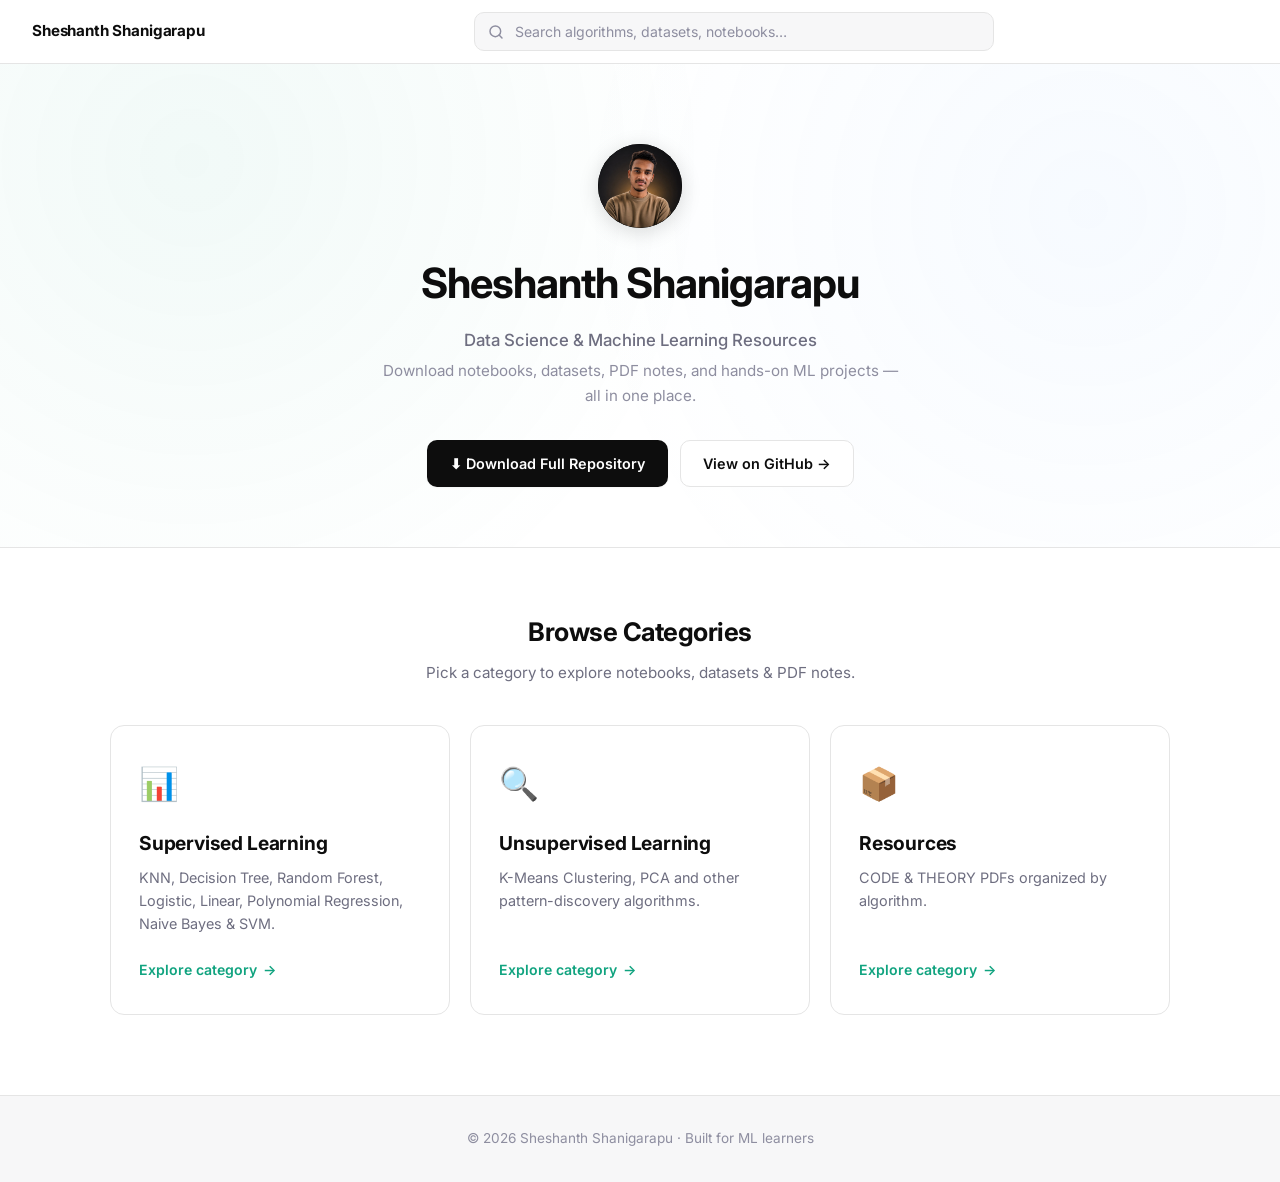
==== commit d04d18ca: "profile photo in index" ====
--- a/index.html
+++ b/index.html
@@ -22,7 +22,7 @@
 
 <header class="hero">
   <div class="hero-inner">
-    <div class="avatar">SS</div>
+    <div class="avatar"><img src="profile.jpg" alt="Sheshanth Shanigarapu"></div>
     <h1>Sheshanth Shanigarapu</h1>
     <p class="hero-tagline">Data Science &amp; Machine Learning Resources</p>
     <p class="hero-sub">Download notebooks, datasets, PDF notes, and hands-on ML projects — all in one place.</p>
--- a/styles.css
+++ b/styles.css
@@ -227,12 +227,27 @@
 .hero-inner { max-width: 720px; margin: 0 auto; }
 
 .avatar {
-  width: 84px; height: 84px; border-radius: 50%;
-  background: var(--primary); color: #fff;
-  display: flex; align-items: center; justify-content: center;
-  font-size: 1.7rem; font-weight: 700; letter-spacing: 0.02em;
+  width: 84px;
+  height: 84px;
+  border-radius: 50%;
+  background: var(--primary);
+  color: #fff;
+  display: flex;
+  align-items: center;
+  justify-content: center;
+  font-size: 1.7rem;
+  font-weight: 700;
+  letter-spacing: 0.02em;
   margin: 0 auto 22px;
-  box-shadow: 0 4px 20px rgba(13,13,13,0.15);
+  box-shadow: 0 4px 20px rgba(13, 13, 13, 0.15);
+  overflow: hidden;           /* ← NEW: keeps image inside the circle */
+}
+
+.avatar img {
+  width: 100%;                /* ← NEW: fills the circle */
+  height: 100%;
+  object-fit: cover;          /* ← NEW: crops nicely without stretching */
+  display: block;
 }
 
 .hero h1 {
